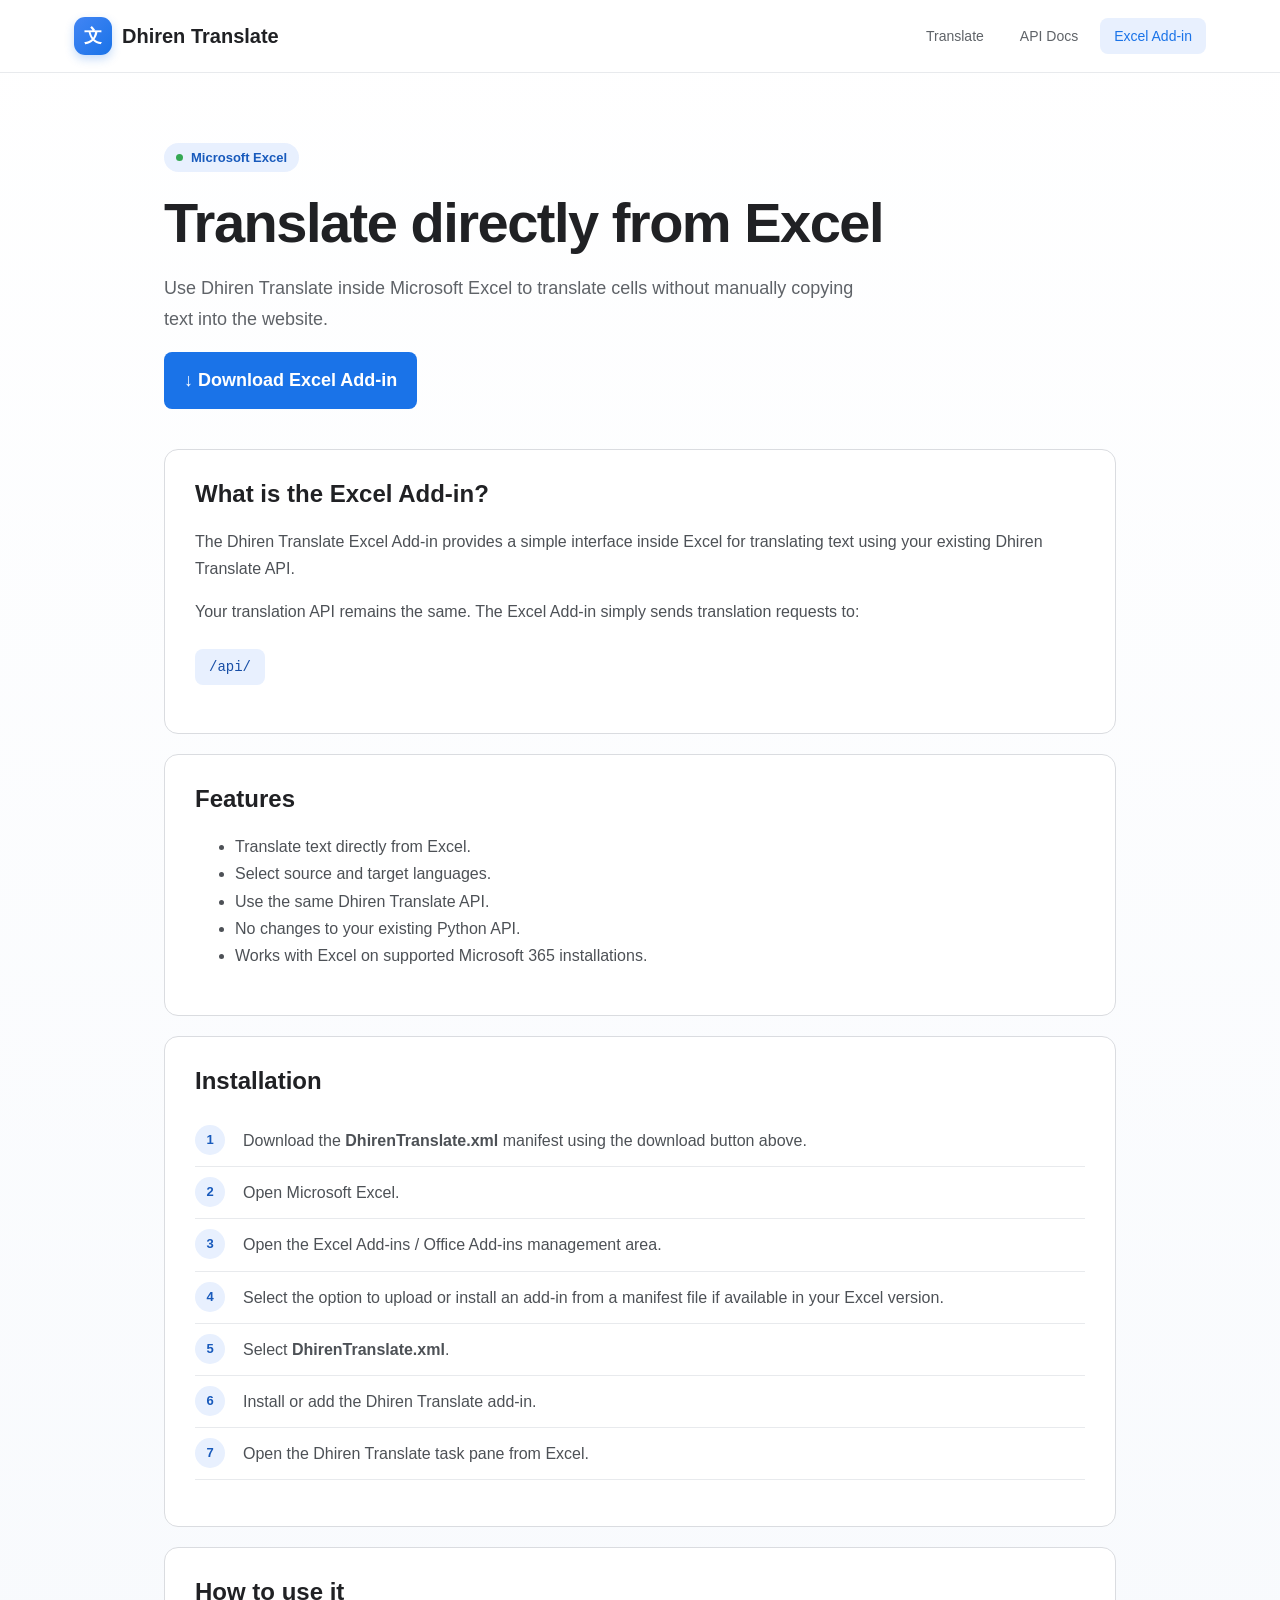
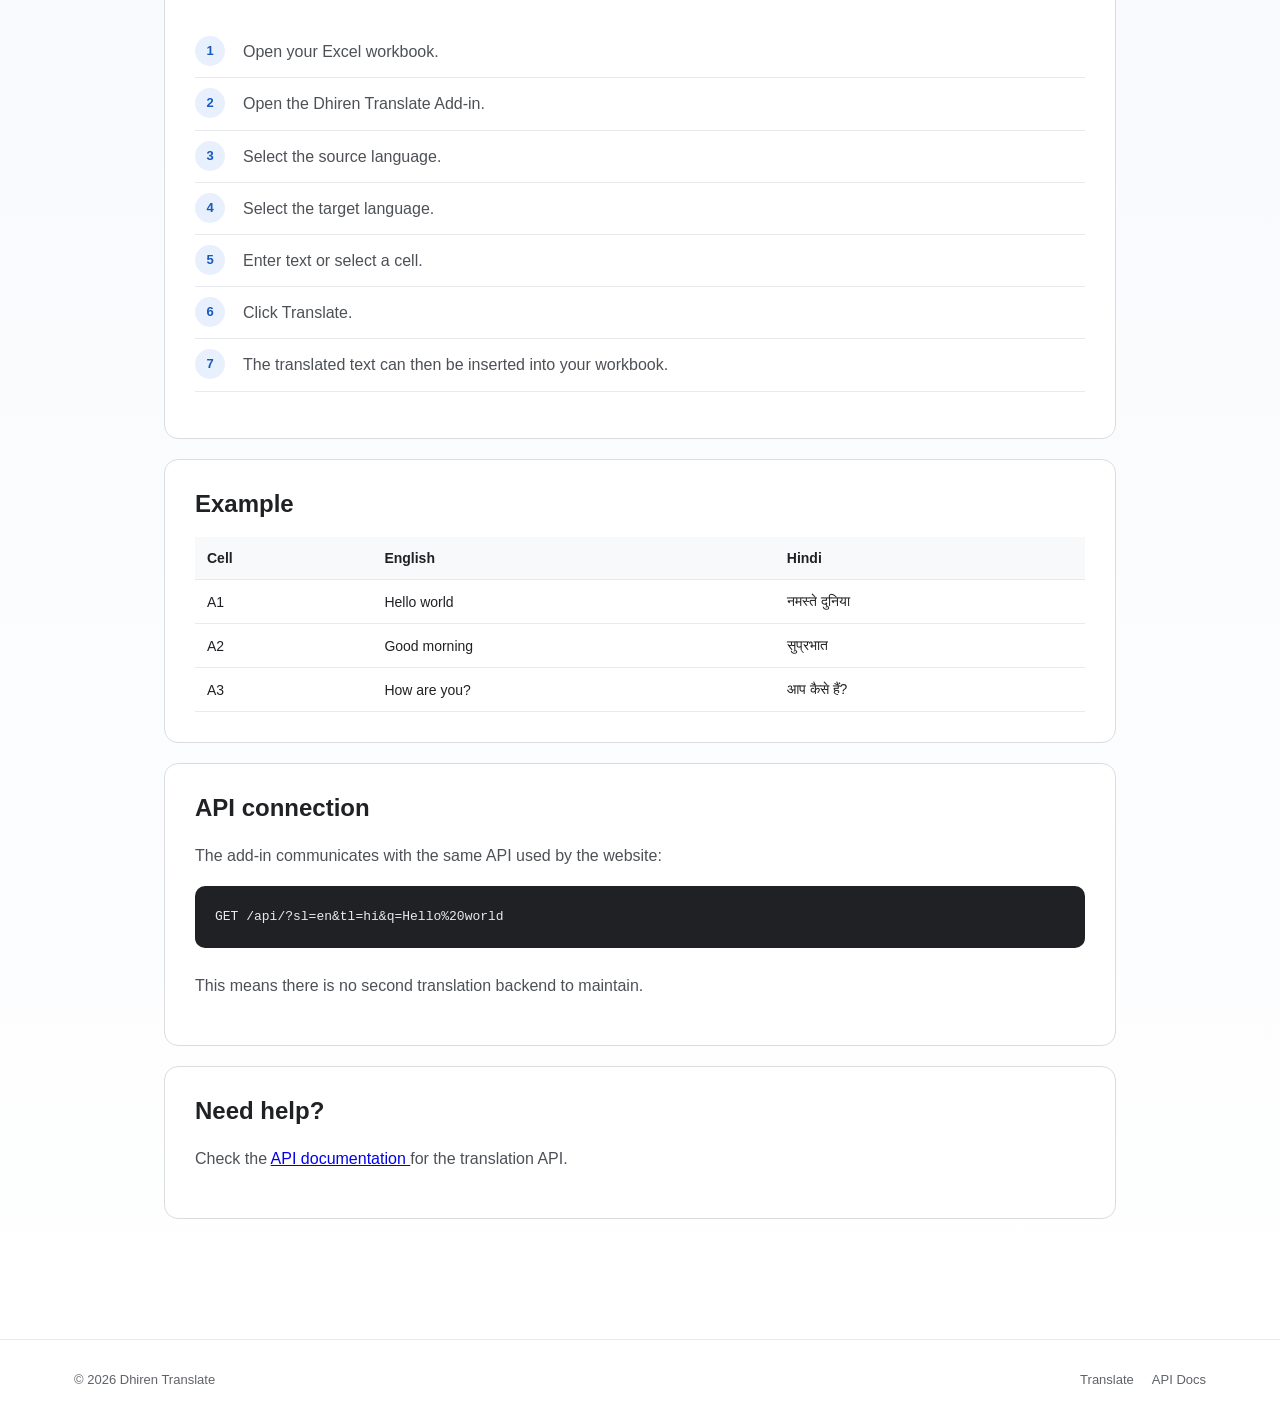
==== excel-addin.html @ e1f81195 "Create excel-addin.html" ====
<!DOCTYPE html>
<html lang="en">

<head>

    <meta charset="UTF-8">

    <meta
        name="viewport"
        content="width=device-width, initial-scale=1.0"
    >

    <title>Excel Add-in - Dhiren Translate</title>

    <meta
        name="description"
        content="Dhiren Translate Excel Add-in."
    >

    <link rel="stylesheet" href="/styles.css">

</head>


<body>

<header class="site-header">

    <div class="header-inner">

        <a href="/" class="brand">

            <span class="brand-icon">文</span>

            <span>Dhiren Translate</span>

        </a>


        <nav class="main-nav">

            <a href="/" class="nav-link">
                Translate
            </a>

            <a href="/api-docs" class="nav-link">
                API Docs
            </a>

            <a
                href="/excel-addin"
                class="nav-link active"
            >
                Excel Add-in
            </a>

        </nav>


        <button
            class="mobile-menu-button"
            id="mobileMenuButton"
            aria-label="Open menu"
        >
            ☰
        </button>

    </div>


    <div
        class="mobile-nav"
        id="mobileNav"
    >

        <a href="/">Translate</a>

        <a href="/api-docs">API Docs</a>

        <a href="/excel-addin">Excel Add-in</a>

    </div>

</header>


<main class="docs-page">

    <section class="docs-header">

        <div class="hero-badge">
            <span></span>
            Microsoft Excel
        </div>

        <h1>
            Translate directly from Excel
        </h1>

        <p>
            Use Dhiren Translate inside Microsoft Excel
            to translate cells without manually copying
            text into the website.
        </p>

        <p>
            <a
                href="/downloads/DhirenTranslate.xml"
                class="download-button"
                download
            >
                ↓ Download Excel Add-in
            </a>
        </p>

    </section>


    <section class="docs-card">

        <h2>What is the Excel Add-in?</h2>

        <p>
            The Dhiren Translate Excel Add-in provides a simple
            interface inside Excel for translating text using
            your existing Dhiren Translate API.
        </p>

        <p>
            Your translation API remains the same. The Excel
            Add-in simply sends translation requests to:
        </p>

        <div class="endpoint">
            /api/
        </div>

    </section>


    <section class="docs-card">

        <h2>Features</h2>

        <ul>

            <li>
                Translate text directly from Excel.
            </li>

            <li>
                Select source and target languages.
            </li>

            <li>
                Use the same Dhiren Translate API.
            </li>

            <li>
                No changes to your existing Python API.
            </li>

            <li>
                Works with Excel on supported Microsoft 365
                installations.
            </li>

        </ul>

    </section>


    <section class="docs-card">

        <h2>Installation</h2>

        <ol class="step-list">

            <li>
                Download the
                <strong>DhirenTranslate.xml</strong>
                manifest using the download button above.
            </li>

            <li>
                Open Microsoft Excel.
            </li>

            <li>
                Open the Excel Add-ins / Office Add-ins
                management area.
            </li>

            <li>
                Select the option to upload or install
                an add-in from a manifest file if available
                in your Excel version.
            </li>

            <li>
                Select
                <strong>DhirenTranslate.xml</strong>.
            </li>

            <li>
                Install or add the Dhiren Translate add-in.
            </li>

            <li>
                Open the Dhiren Translate task pane from
                Excel.
            </li>

        </ol>

    </section>


    <section class="docs-card">

        <h2>How to use it</h2>

        <ol class="step-list">

            <li>
                Open your Excel workbook.
            </li>

            <li>
                Open the Dhiren Translate Add-in.
            </li>

            <li>
                Select the source language.
            </li>

            <li>
                Select the target language.
            </li>

            <li>
                Enter text or select a cell.
            </li>

            <li>
                Click Translate.
            </li>

            <li>
                The translated text can then be inserted
                into your workbook.
            </li>

        </ol>

    </section>


    <section class="docs-card">

        <h2>Example</h2>

        <table class="info-table">

            <thead>

                <tr>
                    <th>Cell</th>
                    <th>English</th>
                    <th>Hindi</th>
                </tr>

            </thead>

            <tbody>

                <tr>
                    <td>A1</td>
                    <td>Hello world</td>
                    <td>नमस्ते दुनिया</td>
                </tr>

                <tr>
                    <td>A2</td>
                    <td>Good morning</td>
                    <td>सुप्रभात</td>
                </tr>

                <tr>
                    <td>A3</td>
                    <td>How are you?</td>
                    <td>आप कैसे हैं?</td>
                </tr>

            </tbody>

        </table>

    </section>


    <section class="docs-card">

        <h2>API connection</h2>

        <p>
            The add-in communicates with the same API used
            by the website:
        </p>

        <div class="code-block">

<pre>GET /api/?sl=en&amp;tl=hi&amp;q=Hello%20world</pre>

        </div>

        <p>
            This means there is no second translation backend
            to maintain.
        </p>

    </section>


    <section class="docs-card">

        <h2>Need help?</h2>

        <p>
            Check the
            <a href="/api-docs">
                API documentation
            </a>
            for the translation API.
        </p>

    </section>

</main>


<footer class="site-footer">

    <div class="footer-inner">

        <div>
            © <span id="year"></span> Dhiren Translate
        </div>

        <div class="footer-links">

            <a href="/">
                Translate
            </a>

            <a href="/api-docs">
                API Docs
            </a>

        </div>

    </div>

</footer>


<script>

document.getElementById("year").textContent =
    new Date().getFullYear();


const button =
    document.getElementById("mobileMenuButton");

const nav =
    document.getElementById("mobileNav");


button.addEventListener(
    "click",
    function () {
        nav.classList.toggle("open");
    }
);

</script>

</body>

</html>
---- styles.css ----
:root {
    --primary: #1a73e8;
    --primary-dark: #1558b0;

    --text: #202124;
    --muted: #5f6368;

    --border: #dadce0;
    --border-light: #e8eaed;

    --background: #f8fafd;
    --white: #ffffff;

    --danger: #d93025;

    --shadow:
        0 2px 6px rgba(60, 64, 67, 0.12),
        0 8px 24px rgba(60, 64, 67, 0.08);
}


* {
    box-sizing: border-box;
}


html {
    scroll-behavior: smooth;
}


body {
    margin: 0;

    font-family:
        Inter,
        -apple-system,
        BlinkMacSystemFont,
        "Segoe UI",
        Roboto,
        Arial,
        sans-serif;

    color: var(--text);

    background:
        linear-gradient(
            180deg,
            #ffffff 0,
            #f8fafd 55%,
            #ffffff 100%
        );

    min-height: 100vh;
}


/* Header */

.site-header {
    position: sticky;
    top: 0;
    z-index: 100;

    background: rgba(255, 255, 255, 0.95);

    backdrop-filter: blur(12px);

    border-bottom:
        1px solid var(--border-light);
}


.header-inner {
    max-width: 1180px;

    height: 72px;

    margin: auto;

    padding: 0 24px;

    display: flex;

    align-items: center;

    justify-content: space-between;
}


.brand {
    display: flex;

    align-items: center;

    gap: 10px;

    color: var(--text);

    text-decoration: none;

    font-size: 20px;

    font-weight: 650;

    white-space: nowrap;
}


.brand-icon {
    width: 38px;
    height: 38px;

    display: flex;

    align-items: center;
    justify-content: center;

    border-radius: 11px;

    color: white;

    background:
        linear-gradient(
            135deg,
            #4285f4,
            #1a73e8
        );

    font-size: 18px;

    box-shadow:
        0 4px 10px rgba(26, 115, 232, 0.25);
}


.main-nav {
    display: flex;

    align-items: center;

    gap: 8px;
}


.nav-link {
    text-decoration: none;

    color: var(--muted);

    padding: 10px 14px;

    border-radius: 8px;

    font-size: 14px;

    font-weight: 500;

    transition:
        background 0.2s,
        color 0.2s;
}


.nav-link:hover {
    background: #f1f3f4;

    color: var(--text);
}


.nav-link.active {
    color: var(--primary);

    background: #e8f0fe;
}


.mobile-menu-button {
    display: none;

    border: 0;

    background: transparent;

    font-size: 24px;

    cursor: pointer;
}


.mobile-nav {
    display: none;
}


/* Main */

.translator-page {
    max-width: 1180px;

    margin: auto;

    padding:
        70px 24px
        100px;
}


/* Hero */

.hero {
    text-align: center;

    max-width: 750px;

    margin:
        0 auto
        44px;
}


.hero-badge {
    display: inline-flex;

    align-items: center;

    gap: 8px;

    padding: 7px 12px;

    border-radius: 30px;

    background: #e8f0fe;

    color: #185abc;

    font-size: 13px;

    font-weight: 600;

    margin-bottom: 18px;
}


.hero-badge span {
    width: 7px;
    height: 7px;

    background: #34a853;

    border-radius: 50%;
}


.hero h1 {
    margin: 0;

    font-size:
        clamp(38px, 6vw, 64px);

    line-height: 1.05;

    letter-spacing: -2px;

    font-weight: 700;
}


.hero h1 span {
    color: var(--primary);
}


.hero p {
    color: var(--muted);

    font-size: 18px;

    line-height: 1.6;

    margin:
        20px auto
        0;

    max-width: 600px;
}


/* Translator */

.translator-card {
    background: var(--white);

    border:
        1px solid var(--border);

    border-radius: 18px;

    box-shadow: var(--shadow);

    overflow: hidden;
}


.language-bar {
    min-height: 68px;

    display: grid;

    grid-template-columns:
        1fr
        64px
        1fr;

    align-items: center;

    border-bottom:
        1px solid var(--border-light);
}


.language-side {
    padding: 0 22px;
}


.target-language-side {
    border-left:
        1px solid var(--border-light);
}


.language-select {
    width: 100%;

    border: 0;

    outline: none;

    background: transparent;

    color: var(--text);

    font-size: 15px;

    font-weight: 600;

    cursor: pointer;

    padding: 12px 0;
}


.swap-button {
    width: 42px;
    height: 42px;

    margin: auto;

    border:
        1px solid var(--border);

    border-radius: 50%;

    background: white;

    color: var(--muted);

    font-size: 23px;

    cursor: pointer;

    transition:
        transform 0.2s,
        background 0.2s,
        color 0.2s;
}


.swap-button:hover {
    background: #f1f3f4;

    color: var(--primary);

    transform: rotate(180deg);
}


/* Translation area */

.translation-area {
    display: grid;

    grid-template-columns: 1fr 1fr;

    min-height: 300px;
}


.translation-box {
    position: relative;

    min-width: 0;
}


.result-box {
    border-left:
        1px solid var(--border-light);

    background: #fbfcff;
}


textarea {
    width: 100%;

    min-height: 300px;

    resize: vertical;

    border: 0;

    outline: none;

    background: transparent;

    padding: 26px;

    font-family: inherit;

    font-size: 22px;

    line-height: 1.55;

    color: var(--text);
}


textarea::placeholder {
    color: #9aa0a6;
}


.translation-result {
    min-height: 300px;

    padding: 26px;

    font-size: 22px;

    line-height: 1.55;

    color: #9aa0a6;

    white-space: pre-wrap;

    word-break: break-word;
}


.translation-result.has-result {
    color: var(--text);
}


/* Box footer */

.box-footer {
    position: absolute;

    left: 0;
    right: 0;
    bottom: 0;

    min-height: 48px;

    padding:
        0 18px;

    display: flex;

    align-items: center;

    justify-content: space-between;

    color: #9aa0a6;

    font-size: 12px;
}


.icon-button {
    width: 38px;
    height: 38px;

    border: 0;

    border-radius: 50%;

    background: transparent;

    color: var(--muted);

    font-size: 20px;

    cursor: pointer;

    transition:
        background 0.2s,
        color 0.2s;
}


.icon-button:hover {
    background: #f1f3f4;

    color: var(--text);
}


/* Action */

.translator-actions {
    display: flex;

    justify-content: flex-end;

    padding: 18px 22px;

    border-top:
        1px solid var(--border-light);
}


.translate-button {
    min-width: 130px;

    min-height: 46px;

    border: 0;

    border-radius: 9px;

    background: var(--primary);

    color: white;

    font-size: 15px;

    font-weight: 600;

    cursor: pointer;

    padding:
        0 20px;

    display: inline-flex;

    align-items: center;

    justify-content: center;

    gap: 10px;

    transition:
        background 0.2s,
        box-shadow 0.2s,
        transform 0.1s;
}


.translate-button:hover {
    background: var(--primary-dark);

    box-shadow:
        0 4px 12px
        rgba(26, 115, 232, 0.3);
}


.translate-button:active {
    transform: scale(0.98);
}


.translate-button:disabled {
    opacity: 0.7;

    cursor: wait;
}


/* Spinner */

.spinner {
    width: 16px;
    height: 16px;

    border:
        2px solid rgba(255, 255, 255, 0.4);

    border-top-color: white;

    border-radius: 50%;

    animation:
        spin 0.7s linear infinite;
}


@keyframes spin {
    to {
        transform: rotate(360deg);
    }
}


.hidden {
    display: none !important;
}


/* Error */

.error-message {
    margin:
        0 22px
        18px;

    padding: 12px 15px;

    border-radius: 8px;

    background: #fce8e6;

    color: var(--danger);

    font-size: 14px;
}


/* Features */

.features {
    display: grid;

    grid-template-columns:
        repeat(3, 1fr);

    gap: 20px;

    margin-top: 30px;
}


.feature-card {
    padding: 28px;

    border:
        1px solid var(--border);

    background: white;

    border-radius: 14px;
}


.feature-icon {
    width: 42px;
    height: 42px;

    display: flex;

    align-items: center;
    justify-content: center;

    border-radius: 10px;

    background: #e8f0fe;

    font-size: 20px;

    margin-bottom: 16px;
}


.feature-card h3 {
    margin:
        0 0 8px;

    font-size: 17px;
}


.feature-card p {
    margin: 0;

    color: var(--muted);

    line-height: 1.6;

    font-size: 14px;
}


/* Documentation pages */

.docs-page {
    max-width: 1000px;

    margin: auto;

    padding:
        70px 24px
        100px;
}


.docs-header {
    margin-bottom: 40px;
}


.docs-header h1 {
    margin: 0 0 12px;

    font-size:
        clamp(36px, 6vw, 56px);

    letter-spacing: -1.5px;
}


.docs-header p {
    color: var(--muted);

    font-size: 18px;

    line-height: 1.7;

    max-width: 720px;
}


.docs-card {
    background: white;

    border:
        1px solid var(--border);

    border-radius: 14px;

    padding: 30px;

    margin-bottom: 20px;
}


.docs-card h2 {
    margin-top: 0;

    font-size: 24px;
}


.docs-card h3 {
    font-size: 18px;

    margin-top: 28px;
}


.docs-card p,
.docs-card li {
    color: #4d5156;

    line-height: 1.7;
}


.docs-card code {
    background: #f1f3f4;

    padding:
        3px 6px;

    border-radius: 4px;

    font-family:
        "SFMono-Regular",
        Consolas,
        monospace;

    font-size: 13px;
}


.code-block {
    position: relative;

    background: #202124;

    color: #e8eaed;

    border-radius: 10px;

    padding: 20px;

    overflow-x: auto;

    margin:
        14px 0
        24px;
}


.code-block pre {
    margin: 0;

    font-family:
        "SFMono-Regular",
        Consolas,
        monospace;

    font-size: 13px;

    line-height: 1.7;

    white-space: pre-wrap;
}


.endpoint {
    display: inline-block;

    padding:
        10px 14px;

    border-radius: 8px;

    background: #e8f0fe;

    color: #174ea6;

    font-family:
        monospace;

    font-size: 14px;

    margin:
        8px 0
        18px;
}


.info-table {
    width: 100%;

    border-collapse: collapse;

    margin-top: 15px;
}


.info-table th,
.info-table td {
    padding:
        13px 12px;

    border-bottom:
        1px solid var(--border-light);

    text-align: left;

    font-size: 14px;
}


.info-table th {
    color: var(--text);

    background: #f8f9fa;
}


.download-button {
    display: inline-flex;

    align-items: center;

    justify-content: center;

    gap: 8px;

    padding:
        13px 20px;

    background: var(--primary);

    color: white;

    border-radius: 8px;

    text-decoration: none;

    font-weight: 600;

    transition:
        background 0.2s;
}


.download-button:hover {
    background: var(--primary-dark);
}


.step-list {
    counter-reset: steps;

    list-style: none;

    padding: 0;
}


.step-list li {
    position: relative;

    counter-increment: steps;

    padding:
        12px 0
        12px 48px;

    border-bottom:
        1px solid var(--border-light);
}


.step-list li::before {
    content: counter(steps);

    position: absolute;

    left: 0;
    top: 10px;

    width: 30px;
    height: 30px;

    display: flex;

    align-items: center;
    justify-content: center;

    background: #e8f0fe;

    color: #185abc;

    border-radius: 50%;

    font-weight: 700;

    font-size: 13px;
}


/* Footer */

.site-footer {
    border-top:
        1px solid var(--border-light);

    background: white;
}


.footer-inner {
    max-width: 1180px;

    min-height: 80px;

    margin: auto;

    padding:
        20px 24px;

    display: flex;

    align-items: center;

    justify-content: space-between;

    color: var(--muted);

    font-size: 13px;
}


.footer-links {
    display: flex;

    gap: 18px;
}


.footer-links a {
    color: var(--muted);

    text-decoration: none;
}


.footer-links a:hover {
    color: var(--primary);
}


/* Responsive */

@media (max-width: 800px) {

    .main-nav {
        display: none;
    }


    .mobile-menu-button {
        display: block;
    }


    .mobile-nav {
        padding:
            10px 24px
            20px;

        border-top:
            1px solid var(--border-light);
    }


    .mobile-nav.open {
        display: flex;

        flex-direction: column;

        gap: 4px;
    }


    .mobile-nav a {
        text-decoration: none;

        color: var(--text);

        padding: 12px;

        border-radius: 8px;
    }


    .mobile-nav a:hover {
        background: #f1f3f4;
    }


    .translator-page {
        padding-top: 45px;
    }


    .translation-area {
        grid-template-columns: 1fr;
    }


    .result-box {
        border-left: 0;

        border-top:
            1px solid var(--border-light);
    }


    .features {
        grid-template-columns: 1fr;
    }

}


@media (max-width: 560px) {

    .header-inner {
        height: 64px;

        padding:
            0 16px;
    }


    .brand {
        font-size: 17px;
    }


    .brand-icon {
        width: 34px;
        height: 34px;
    }


    .translator-page {
        padding:
            35px 14px
            70px;
    }


    .hero h1 {
        font-size: 38px;

        letter-spacing: -1px;
    }


    .hero p {
        font-size: 16px;
    }


    .language-bar {
        grid-template-columns:
            1fr
            48px
            1fr;
    }


    .language-side {
        padding:
            0 12px;
    }


    .language-select {
        font-size: 13px;
    }


    .swap-button {
        width: 36px;
        height: 36px;

        font-size: 19px;
    }


    textarea,
    .translation-result {
        padding: 20px;

        font-size: 18px;
    }


    textarea,
    .translation-result {
        min-height: 240px;
    }


    .translator-actions {
        padding: 14px;
    }


    .translate-button {
        width: 100%;
    }


    .docs-page {
        padding:
            40px 14px
            70px;
    }


    .docs-card {
        padding: 20px;
    }


    .footer-inner {
        flex-direction: column;

        gap: 12px;

        justify-content: center;
    }

}
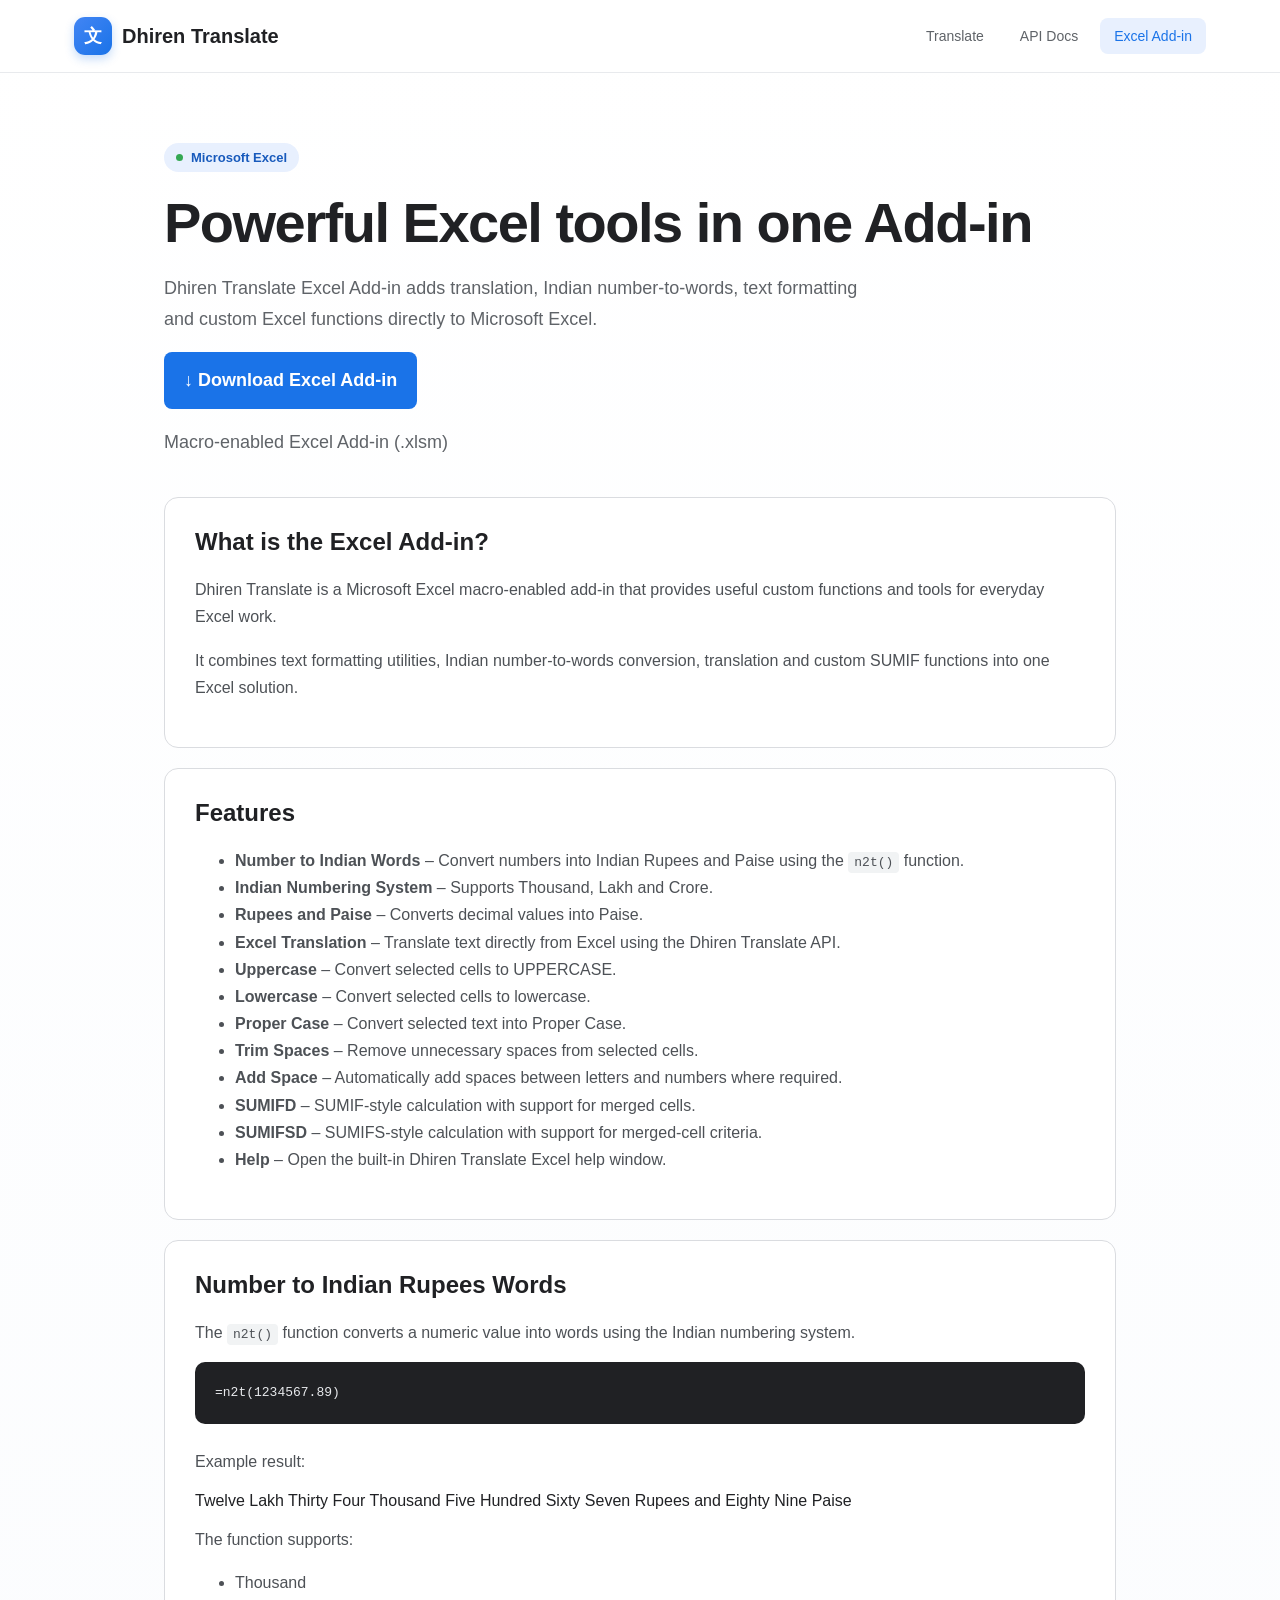
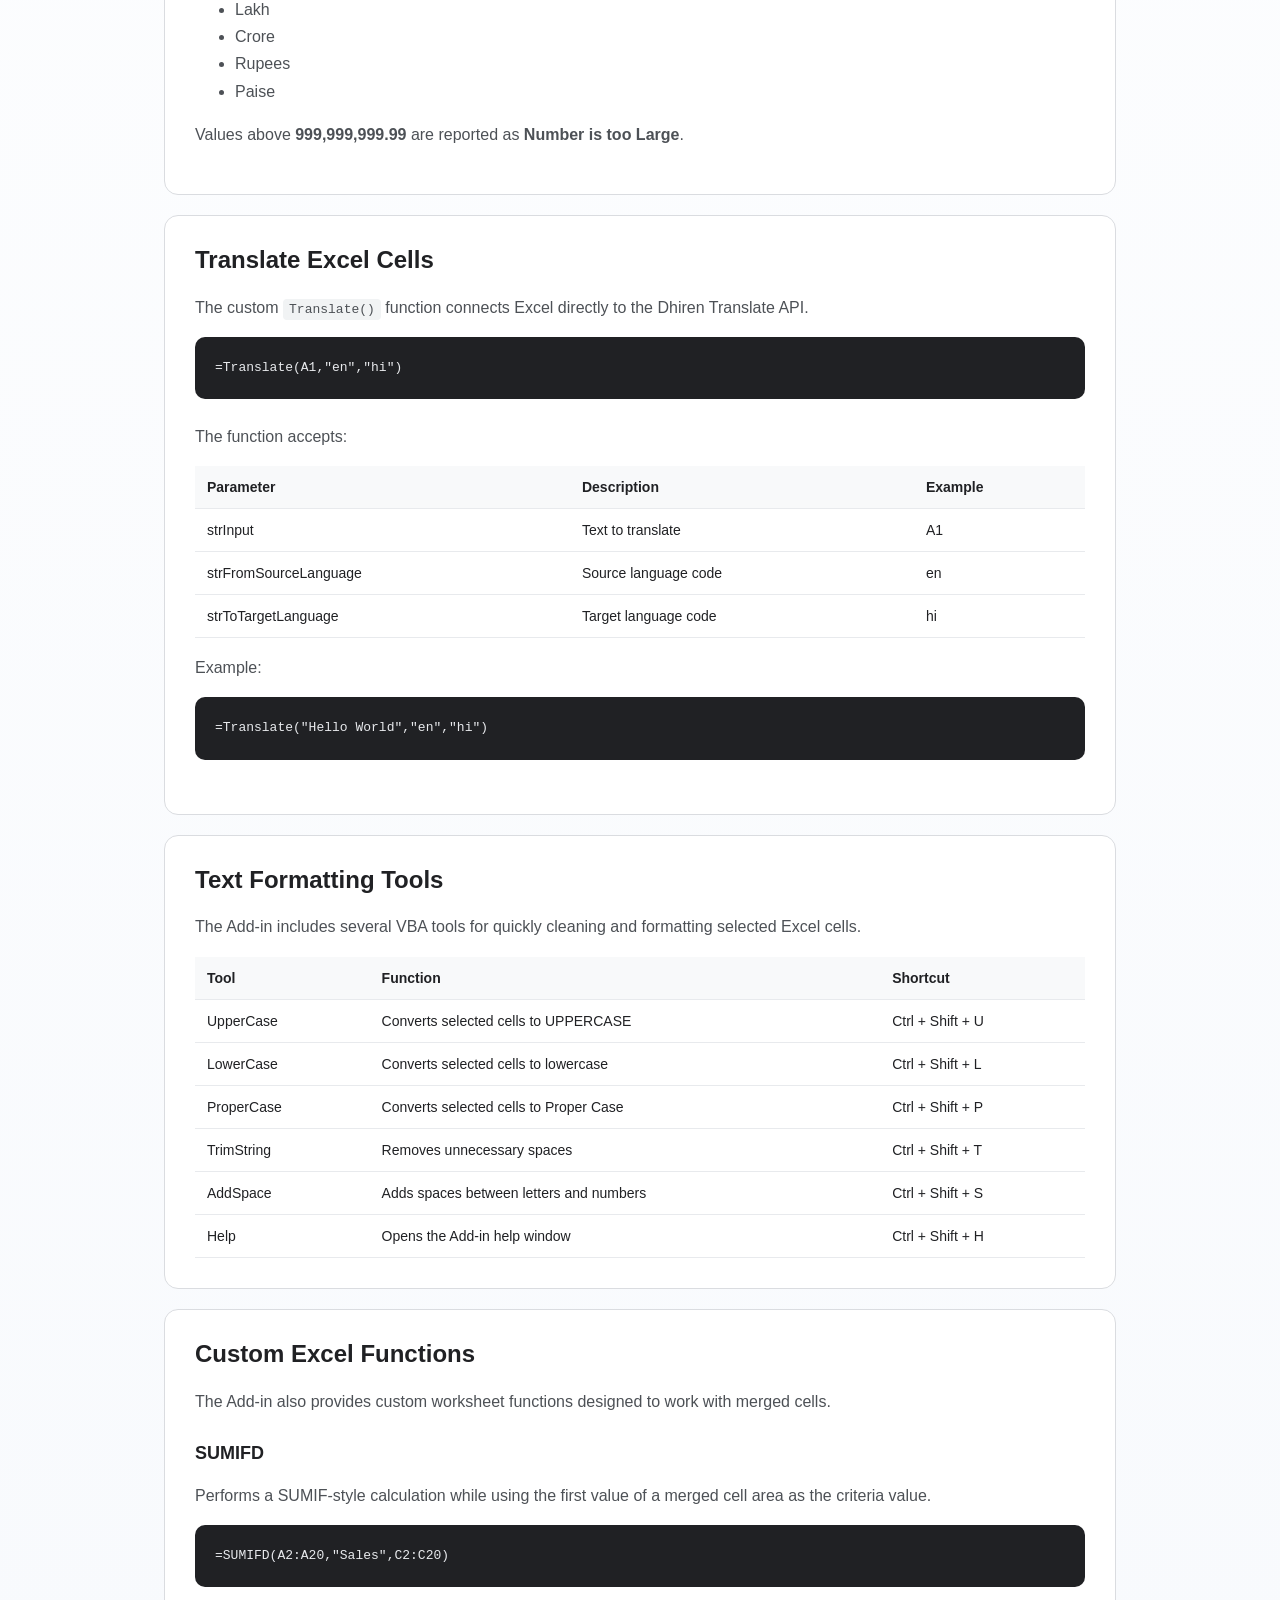
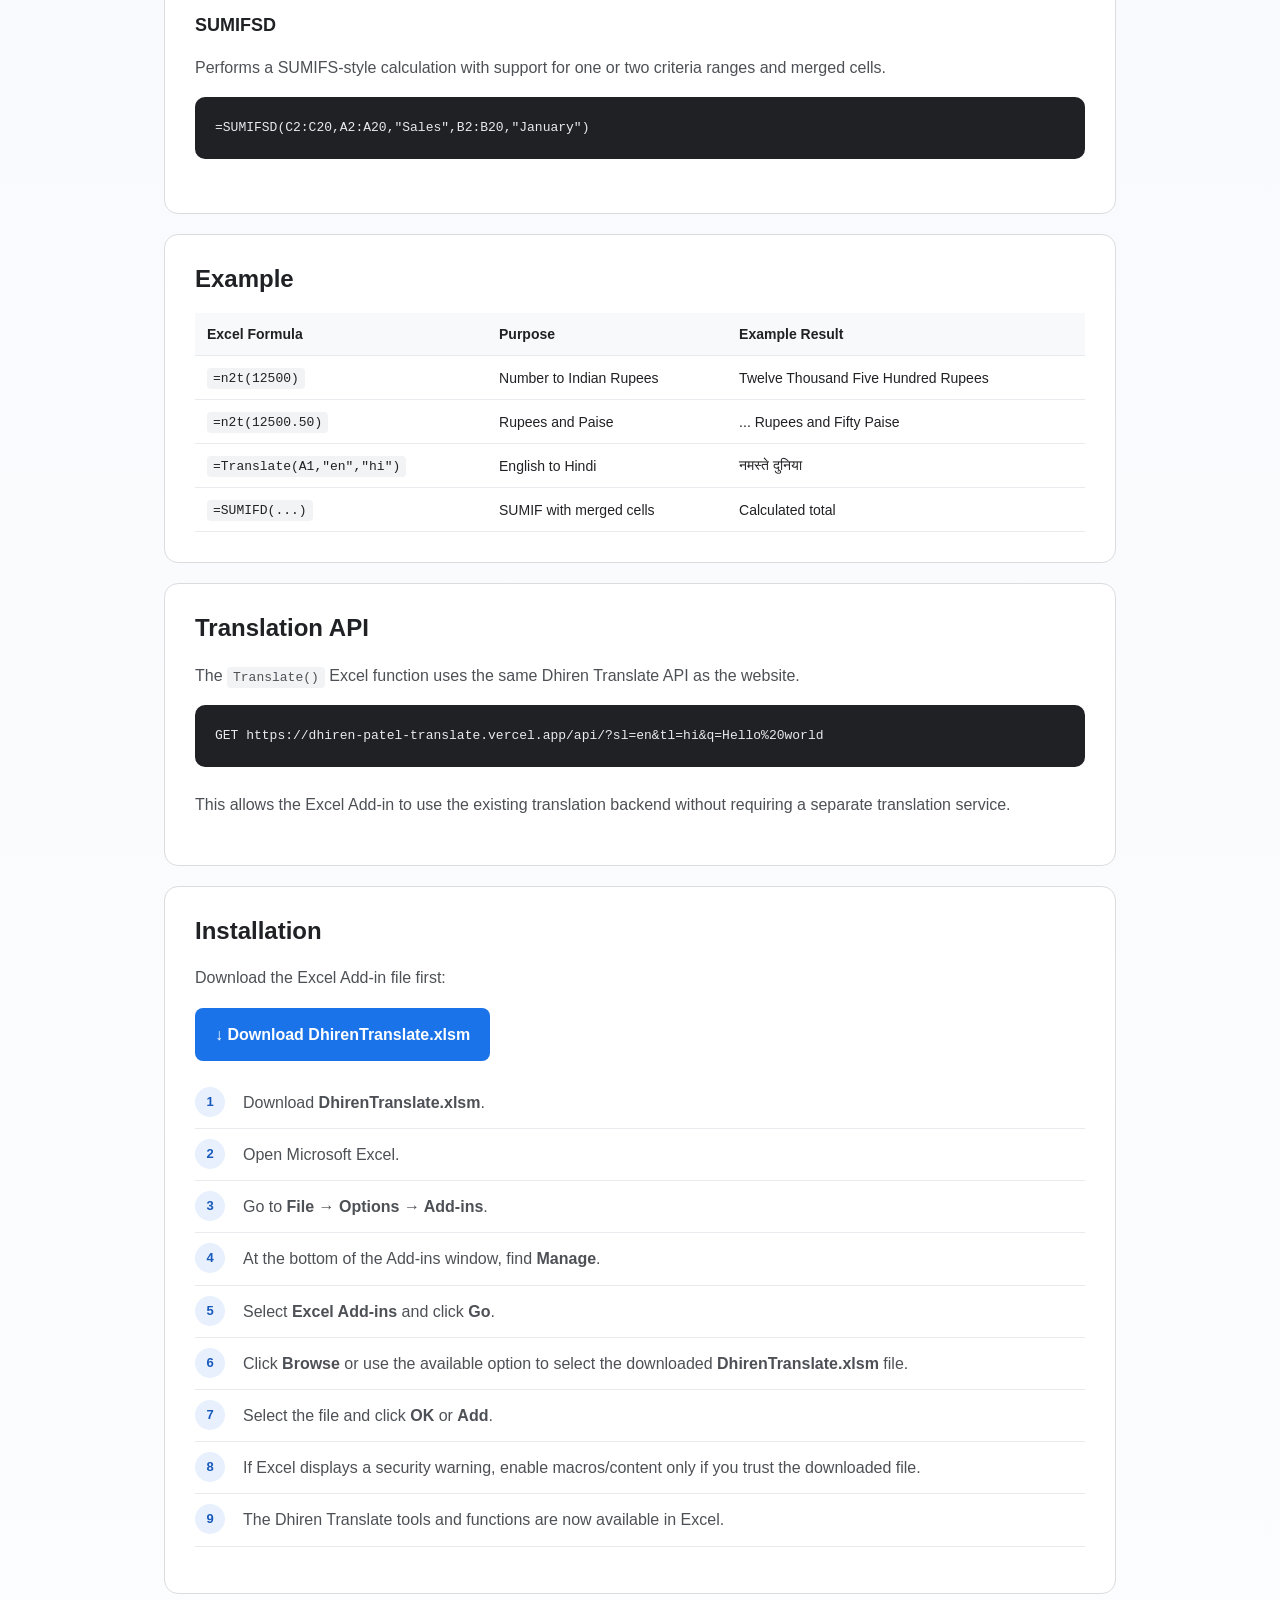
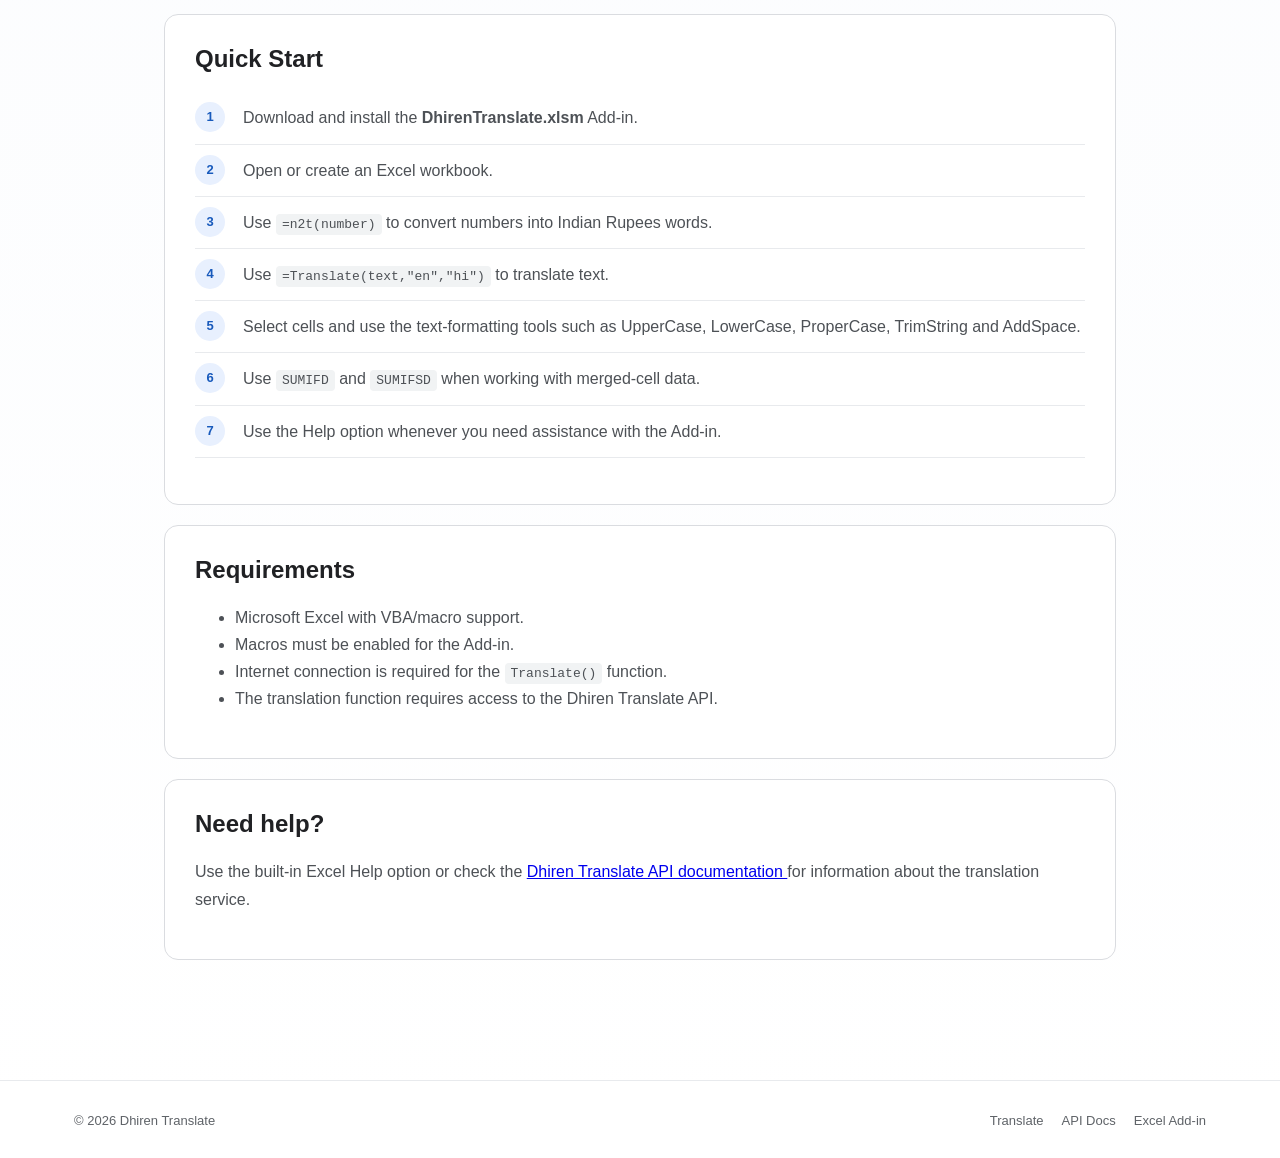
==== commit 63a6bb2b: "Update excel-addin.html" ====
--- a/excel-addin.html
+++ b/excel-addin.html
@@ -14,7 +14,7 @@
 
     <meta
         name="description"
-        content="Dhiren Translate Excel Add-in."
+        content="Dhiren Translate Excel Add-in with translation, Indian number-to-words, text formatting and custom Excel functions."
     >
 
     <link rel="stylesheet" href="/styles.css">
@@ -50,6 +50,7 @@
             <a
                 href="/excel-addin"
                 class="nav-link active"
+                aria-current="page"
             >
                 Excel Add-in
             </a>
@@ -61,6 +62,8 @@
             class="mobile-menu-button"
             id="mobileMenuButton"
             aria-label="Open menu"
+            aria-expanded="false"
+            aria-controls="mobileNav"
         >
             ☰
         </button>
@@ -86,6 +89,8 @@
 
 <main class="docs-page">
 
+    <!-- HERO -->
+
     <section class="docs-header">
 
         <div class="hero-badge">
@@ -94,18 +99,18 @@
         </div>
 
         <h1>
-            Translate directly from Excel
+            Powerful Excel tools in one Add-in
         </h1>
 
         <p>
-            Use Dhiren Translate inside Microsoft Excel
-            to translate cells without manually copying
-            text into the website.
+            Dhiren Translate Excel Add-in adds translation,
+            Indian number-to-words, text formatting and
+            custom Excel functions directly to Microsoft Excel.
         </p>
 
         <p>
             <a
-                href="/downloads/DhirenTranslate.xml"
+                href="/downloads/DhirenTranslate.xlsm"
                 class="download-button"
                 download
             >
@@ -113,30 +118,37 @@
             </a>
         </p>
 
-    </section>
-
+        <p class="small-text">
+            Macro-enabled Excel Add-in (.xlsm)
+        </p>
+
+    </section>
+
+
+    <!-- WHAT IS IT -->
 
     <section class="docs-card">
 
         <h2>What is the Excel Add-in?</h2>
 
         <p>
-            The Dhiren Translate Excel Add-in provides a simple
-            interface inside Excel for translating text using
-            your existing Dhiren Translate API.
-        </p>
-
-        <p>
-            Your translation API remains the same. The Excel
-            Add-in simply sends translation requests to:
-        </p>
-
-        <div class="endpoint">
-            /api/
-        </div>
-
-    </section>
-
+            Dhiren Translate is a Microsoft Excel
+            macro-enabled add-in that provides useful
+            custom functions and tools for everyday
+            Excel work.
+        </p>
+
+        <p>
+            It combines text formatting utilities,
+            Indian number-to-words conversion,
+            translation and custom SUMIF functions
+            into one Excel solution.
+        </p>
+
+    </section>
+
+
+    <!-- FEATURES -->
 
     <section class="docs-card">
 
@@ -145,24 +157,69 @@
         <ul>
 
             <li>
-                Translate text directly from Excel.
-            </li>
-
-            <li>
-                Select source and target languages.
-            </li>
-
-            <li>
-                Use the same Dhiren Translate API.
-            </li>
-
-            <li>
-                No changes to your existing Python API.
-            </li>
-
-            <li>
-                Works with Excel on supported Microsoft 365
-                installations.
+                <strong>Number to Indian Words</strong>
+                – Convert numbers into Indian Rupees and
+                Paise using the <code>n2t()</code> function.
+            </li>
+
+            <li>
+                <strong>Indian Numbering System</strong>
+                – Supports Thousand, Lakh and Crore.
+            </li>
+
+            <li>
+                <strong>Rupees and Paise</strong>
+                – Converts decimal values into Paise.
+            </li>
+
+            <li>
+                <strong>Excel Translation</strong>
+                – Translate text directly from Excel using
+                the Dhiren Translate API.
+            </li>
+
+            <li>
+                <strong>Uppercase</strong>
+                – Convert selected cells to UPPERCASE.
+            </li>
+
+            <li>
+                <strong>Lowercase</strong>
+                – Convert selected cells to lowercase.
+            </li>
+
+            <li>
+                <strong>Proper Case</strong>
+                – Convert selected text into Proper Case.
+            </li>
+
+            <li>
+                <strong>Trim Spaces</strong>
+                – Remove unnecessary spaces from selected cells.
+            </li>
+
+            <li>
+                <strong>Add Space</strong>
+                – Automatically add spaces between
+                letters and numbers where required.
+            </li>
+
+            <li>
+                <strong>SUMIFD</strong>
+                – SUMIF-style calculation with support
+                for merged cells.
+            </li>
+
+            <li>
+                <strong>SUMIFSD</strong>
+                – SUMIFS-style calculation with support
+                for merged-cell criteria.
+            </li>
+
+            <li>
+                <strong>Help</strong>
+                – Open the built-in Dhiren Translate
+                Excel help window.
             </li>
 
         </ul>
@@ -170,16 +227,339 @@
     </section>
 
 
+    <!-- NUMBER TO WORDS -->
+
+    <section class="docs-card">
+
+        <h2>Number to Indian Rupees Words</h2>
+
+        <p>
+            The <code>n2t()</code> function converts a numeric
+            value into words using the Indian numbering system.
+        </p>
+
+        <div class="code-block">
+
+<pre>=n2t(1234567.89)</pre>
+
+        </div>
+
+        <p>
+            Example result:
+        </p>
+
+        <div class="example-result">
+            Twelve Lakh Thirty Four Thousand Five Hundred
+            Sixty Seven Rupees and Eighty Nine Paise
+        </div>
+
+        <p>
+            The function supports:
+        </p>
+
+        <ul>
+
+            <li>Thousand</li>
+            <li>Lakh</li>
+            <li>Crore</li>
+            <li>Rupees</li>
+            <li>Paise</li>
+
+        </ul>
+
+        <p>
+            Values above
+            <strong>999,999,999.99</strong>
+            are reported as
+            <strong>Number is too Large</strong>.
+        </p>
+
+    </section>
+
+
+    <!-- TRANSLATION -->
+
+    <section class="docs-card">
+
+        <h2>Translate Excel Cells</h2>
+
+        <p>
+            The custom <code>Translate()</code> function
+            connects Excel directly to the Dhiren Translate
+            API.
+        </p>
+
+        <div class="code-block">
+
+<pre>=Translate(A1,"en","hi")</pre>
+
+        </div>
+
+        <p>
+            The function accepts:
+        </p>
+
+        <table class="info-table">
+
+            <thead>
+
+                <tr>
+                    <th>Parameter</th>
+                    <th>Description</th>
+                    <th>Example</th>
+                </tr>
+
+            </thead>
+
+            <tbody>
+
+                <tr>
+                    <td>strInput</td>
+                    <td>Text to translate</td>
+                    <td>A1</td>
+                </tr>
+
+                <tr>
+                    <td>strFromSourceLanguage</td>
+                    <td>Source language code</td>
+                    <td>en</td>
+                </tr>
+
+                <tr>
+                    <td>strToTargetLanguage</td>
+                    <td>Target language code</td>
+                    <td>hi</td>
+                </tr>
+
+            </tbody>
+
+        </table>
+
+        <p>
+            Example:
+        </p>
+
+        <div class="code-block">
+
+<pre>=Translate("Hello World","en","hi")</pre>
+
+        </div>
+
+    </section>
+
+
+    <!-- TEXT TOOLS -->
+
+    <section class="docs-card">
+
+        <h2>Text Formatting Tools</h2>
+
+        <p>
+            The Add-in includes several VBA tools for quickly
+            cleaning and formatting selected Excel cells.
+        </p>
+
+        <table class="info-table">
+
+            <thead>
+
+                <tr>
+                    <th>Tool</th>
+                    <th>Function</th>
+                    <th>Shortcut</th>
+                </tr>
+
+            </thead>
+
+            <tbody>
+
+                <tr>
+                    <td>UpperCase</td>
+                    <td>Converts selected cells to UPPERCASE</td>
+                    <td>Ctrl + Shift + U</td>
+                </tr>
+
+                <tr>
+                    <td>LowerCase</td>
+                    <td>Converts selected cells to lowercase</td>
+                    <td>Ctrl + Shift + L</td>
+                </tr>
+
+                <tr>
+                    <td>ProperCase</td>
+                    <td>Converts selected cells to Proper Case</td>
+                    <td>Ctrl + Shift + P</td>
+                </tr>
+
+                <tr>
+                    <td>TrimString</td>
+                    <td>Removes unnecessary spaces</td>
+                    <td>Ctrl + Shift + T</td>
+                </tr>
+
+                <tr>
+                    <td>AddSpace</td>
+                    <td>Adds spaces between letters and numbers</td>
+                    <td>Ctrl + Shift + S</td>
+                </tr>
+
+                <tr>
+                    <td>Help</td>
+                    <td>Opens the Add-in help window</td>
+                    <td>Ctrl + Shift + H</td>
+                </tr>
+
+            </tbody>
+
+        </table>
+
+    </section>
+
+
+    <!-- CUSTOM FUNCTIONS -->
+
+    <section class="docs-card">
+
+        <h2>Custom Excel Functions</h2>
+
+        <p>
+            The Add-in also provides custom worksheet functions
+            designed to work with merged cells.
+        </p>
+
+        <h3>SUMIFD</h3>
+
+        <p>
+            Performs a SUMIF-style calculation while using
+            the first value of a merged cell area as the
+            criteria value.
+        </p>
+
+        <div class="code-block">
+
+<pre>=SUMIFD(A2:A20,"Sales",C2:C20)</pre>
+
+        </div>
+
+
+        <h3>SUMIFSD</h3>
+
+        <p>
+            Performs a SUMIFS-style calculation with support
+            for one or two criteria ranges and merged cells.
+        </p>
+
+        <div class="code-block">
+
+<pre>=SUMIFSD(C2:C20,A2:A20,"Sales",B2:B20,"January")</pre>
+
+        </div>
+
+    </section>
+
+
+    <!-- EXAMPLE -->
+
+    <section class="docs-card">
+
+        <h2>Example</h2>
+
+        <table class="info-table">
+
+            <thead>
+
+                <tr>
+                    <th>Excel Formula</th>
+                    <th>Purpose</th>
+                    <th>Example Result</th>
+                </tr>
+
+            </thead>
+
+            <tbody>
+
+                <tr>
+                    <td><code>=n2t(12500)</code></td>
+                    <td>Number to Indian Rupees</td>
+                    <td>Twelve Thousand Five Hundred Rupees</td>
+                </tr>
+
+                <tr>
+                    <td><code>=n2t(12500.50)</code></td>
+                    <td>Rupees and Paise</td>
+                    <td>... Rupees and Fifty Paise</td>
+                </tr>
+
+                <tr>
+                    <td><code>=Translate(A1,"en","hi")</code></td>
+                    <td>English to Hindi</td>
+                    <td>नमस्ते दुनिया</td>
+                </tr>
+
+                <tr>
+                    <td><code>=SUMIFD(...)</code></td>
+                    <td>SUMIF with merged cells</td>
+                    <td>Calculated total</td>
+                </tr>
+
+            </tbody>
+
+        </table>
+
+    </section>
+
+
+    <!-- API -->
+
+    <section class="docs-card">
+
+        <h2>Translation API</h2>
+
+        <p>
+            The <code>Translate()</code> Excel function uses
+            the same Dhiren Translate API as the website.
+        </p>
+
+        <div class="code-block">
+
+<pre>GET https://dhiren-patel-translate.vercel.app/api/?sl=en&amp;tl=hi&amp;q=Hello%20world</pre>
+
+        </div>
+
+        <p>
+            This allows the Excel Add-in to use the existing
+            translation backend without requiring a separate
+            translation service.
+        </p>
+
+    </section>
+
+
+    <!-- INSTALLATION -->
+
     <section class="docs-card">
 
         <h2>Installation</h2>
 
+        <p>
+            Download the Excel Add-in file first:
+        </p>
+
+        <p>
+            <a
+                href="/downloads/DhirenTranslate.xlsm"
+                class="download-button"
+                download
+            >
+                ↓ Download DhirenTranslate.xlsm
+            </a>
+        </p>
+
         <ol class="step-list">
 
             <li>
-                Download the
-                <strong>DhirenTranslate.xml</strong>
-                manifest using the download button above.
+                Download
+                <strong>DhirenTranslate.xlsm</strong>.
             </li>
 
             <li>
@@ -187,28 +567,47 @@
             </li>
 
             <li>
-                Open the Excel Add-ins / Office Add-ins
-                management area.
-            </li>
-
-            <li>
-                Select the option to upload or install
-                an add-in from a manifest file if available
-                in your Excel version.
+                Go to
+                <strong>File → Options → Add-ins</strong>.
+            </li>
+
+            <li>
+                At the bottom of the Add-ins window,
+                find <strong>Manage</strong>.
             </li>
 
             <li>
                 Select
-                <strong>DhirenTranslate.xml</strong>.
-            </li>
-
-            <li>
-                Install or add the Dhiren Translate add-in.
-            </li>
-
-            <li>
-                Open the Dhiren Translate task pane from
-                Excel.
+                <strong>Excel Add-ins</strong>
+                and click
+                <strong>Go</strong>.
+            </li>
+
+            <li>
+                Click
+                <strong>Browse</strong>
+                or use the available option to select
+                the downloaded
+                <strong>DhirenTranslate.xlsm</strong>
+                file.
+            </li>
+
+            <li>
+                Select the file and click
+                <strong>OK</strong>
+                or
+                <strong>Add</strong>.
+            </li>
+
+            <li>
+                If Excel displays a security warning,
+                enable macros/content only if you trust
+                the downloaded file.
+            </li>
+
+            <li>
+                The Dhiren Translate tools and functions
+                are now available in Excel.
             </li>
 
         </ol>
@@ -216,39 +615,50 @@
     </section>
 
 
-    <section class="docs-card">
-
-        <h2>How to use it</h2>
+    <!-- HOW TO USE -->
+
+    <section class="docs-card">
+
+        <h2>Quick Start</h2>
 
         <ol class="step-list">
 
             <li>
-                Open your Excel workbook.
-            </li>
-
-            <li>
-                Open the Dhiren Translate Add-in.
-            </li>
-
-            <li>
-                Select the source language.
-            </li>
-
-            <li>
-                Select the target language.
-            </li>
-
-            <li>
-                Enter text or select a cell.
-            </li>
-
-            <li>
-                Click Translate.
-            </li>
-
-            <li>
-                The translated text can then be inserted
-                into your workbook.
+                Download and install the
+                <strong>DhirenTranslate.xlsm</strong>
+                Add-in.
+            </li>
+
+            <li>
+                Open or create an Excel workbook.
+            </li>
+
+            <li>
+                Use <code>=n2t(number)</code> to convert
+                numbers into Indian Rupees words.
+            </li>
+
+            <li>
+                Use
+                <code>=Translate(text,"en","hi")</code>
+                to translate text.
+            </li>
+
+            <li>
+                Select cells and use the text-formatting
+                tools such as UpperCase, LowerCase,
+                ProperCase, TrimString and AddSpace.
+            </li>
+
+            <li>
+                Use <code>SUMIFD</code> and
+                <code>SUMIFSD</code> when working with
+                merged-cell data.
+            </li>
+
+            <li>
+                Use the Help option whenever you need
+                assistance with the Add-in.
             </li>
 
         </ol>
@@ -256,82 +666,49 @@
     </section>
 
 
-    <section class="docs-card">
-
-        <h2>Example</h2>
-
-        <table class="info-table">
-
-            <thead>
-
-                <tr>
-                    <th>Cell</th>
-                    <th>English</th>
-                    <th>Hindi</th>
-                </tr>
-
-            </thead>
-
-            <tbody>
-
-                <tr>
-                    <td>A1</td>
-                    <td>Hello world</td>
-                    <td>नमस्ते दुनिया</td>
-                </tr>
-
-                <tr>
-                    <td>A2</td>
-                    <td>Good morning</td>
-                    <td>सुप्रभात</td>
-                </tr>
-
-                <tr>
-                    <td>A3</td>
-                    <td>How are you?</td>
-                    <td>आप कैसे हैं?</td>
-                </tr>
-
-            </tbody>
-
-        </table>
-
-    </section>
-
-
-    <section class="docs-card">
-
-        <h2>API connection</h2>
-
-        <p>
-            The add-in communicates with the same API used
-            by the website:
-        </p>
-
-        <div class="code-block">
-
-<pre>GET /api/?sl=en&amp;tl=hi&amp;q=Hello%20world</pre>
-
-        </div>
-
-        <p>
-            This means there is no second translation backend
-            to maintain.
-        </p>
-
-    </section>
-
+    <!-- REQUIREMENTS -->
+
+    <section class="docs-card">
+
+        <h2>Requirements</h2>
+
+        <ul>
+
+            <li>
+                Microsoft Excel with VBA/macro support.
+            </li>
+
+            <li>
+                Macros must be enabled for the Add-in.
+            </li>
+
+            <li>
+                Internet connection is required for the
+                <code>Translate()</code> function.
+            </li>
+
+            <li>
+                The translation function requires access
+                to the Dhiren Translate API.
+            </li>
+
+        </ul>
+
+    </section>
+
+
+    <!-- HELP -->
 
     <section class="docs-card">
 
         <h2>Need help?</h2>
 
         <p>
-            Check the
+            Use the built-in Excel Help option or check the
             <a href="/api-docs">
-                API documentation
-            </a>
-            for the translation API.
+                Dhiren Translate API documentation
+            </a>
+            for information about the translation service.
         </p>
 
     </section>
@@ -355,6 +732,10 @@
 
             <a href="/api-docs">
                 API Docs
+            </a>
+
+            <a href="/excel-addin">
+                Excel Add-in
             </a>
 
         </div>
@@ -380,7 +761,15 @@
 button.addEventListener(
     "click",
     function () {
-        nav.classList.toggle("open");
+
+        const isOpen =
+            nav.classList.toggle("open");
+
+        button.setAttribute(
+            "aria-expanded",
+            isOpen ? "true" : "false"
+        );
+
     }
 );
 
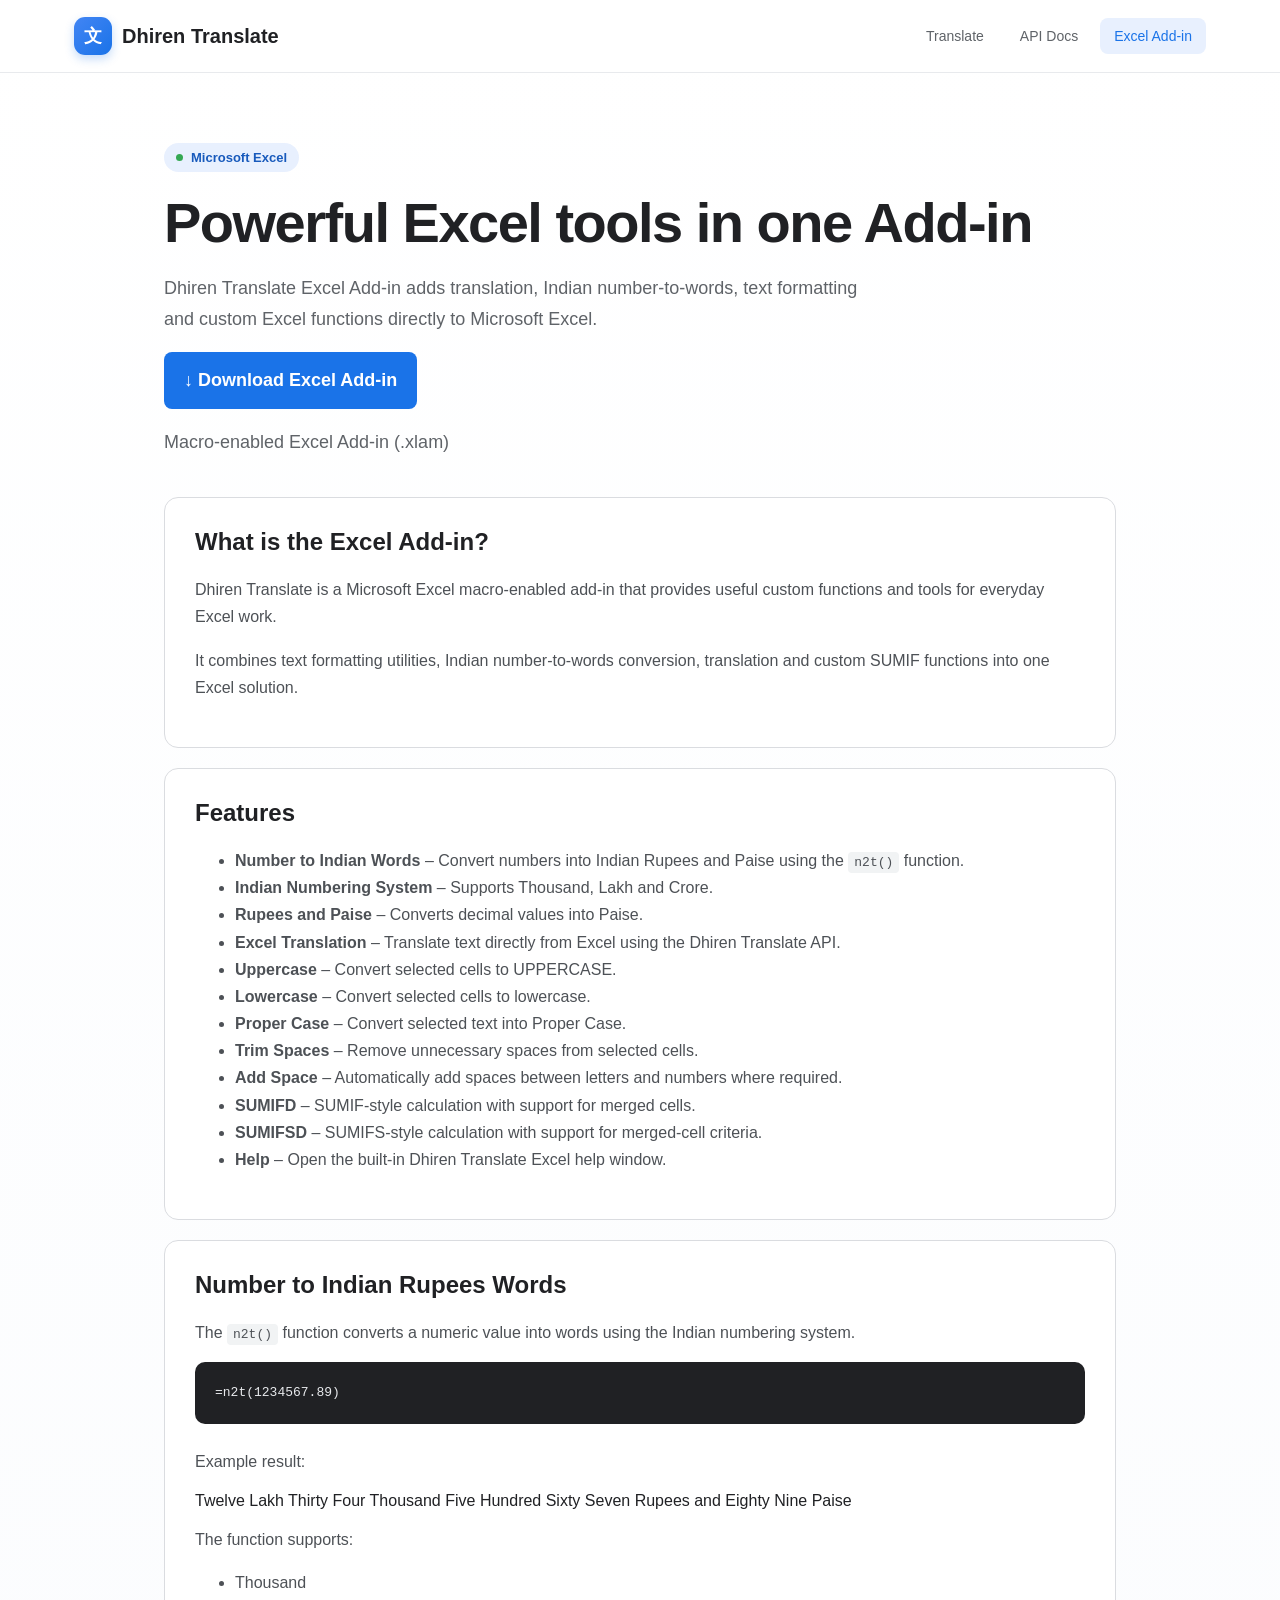
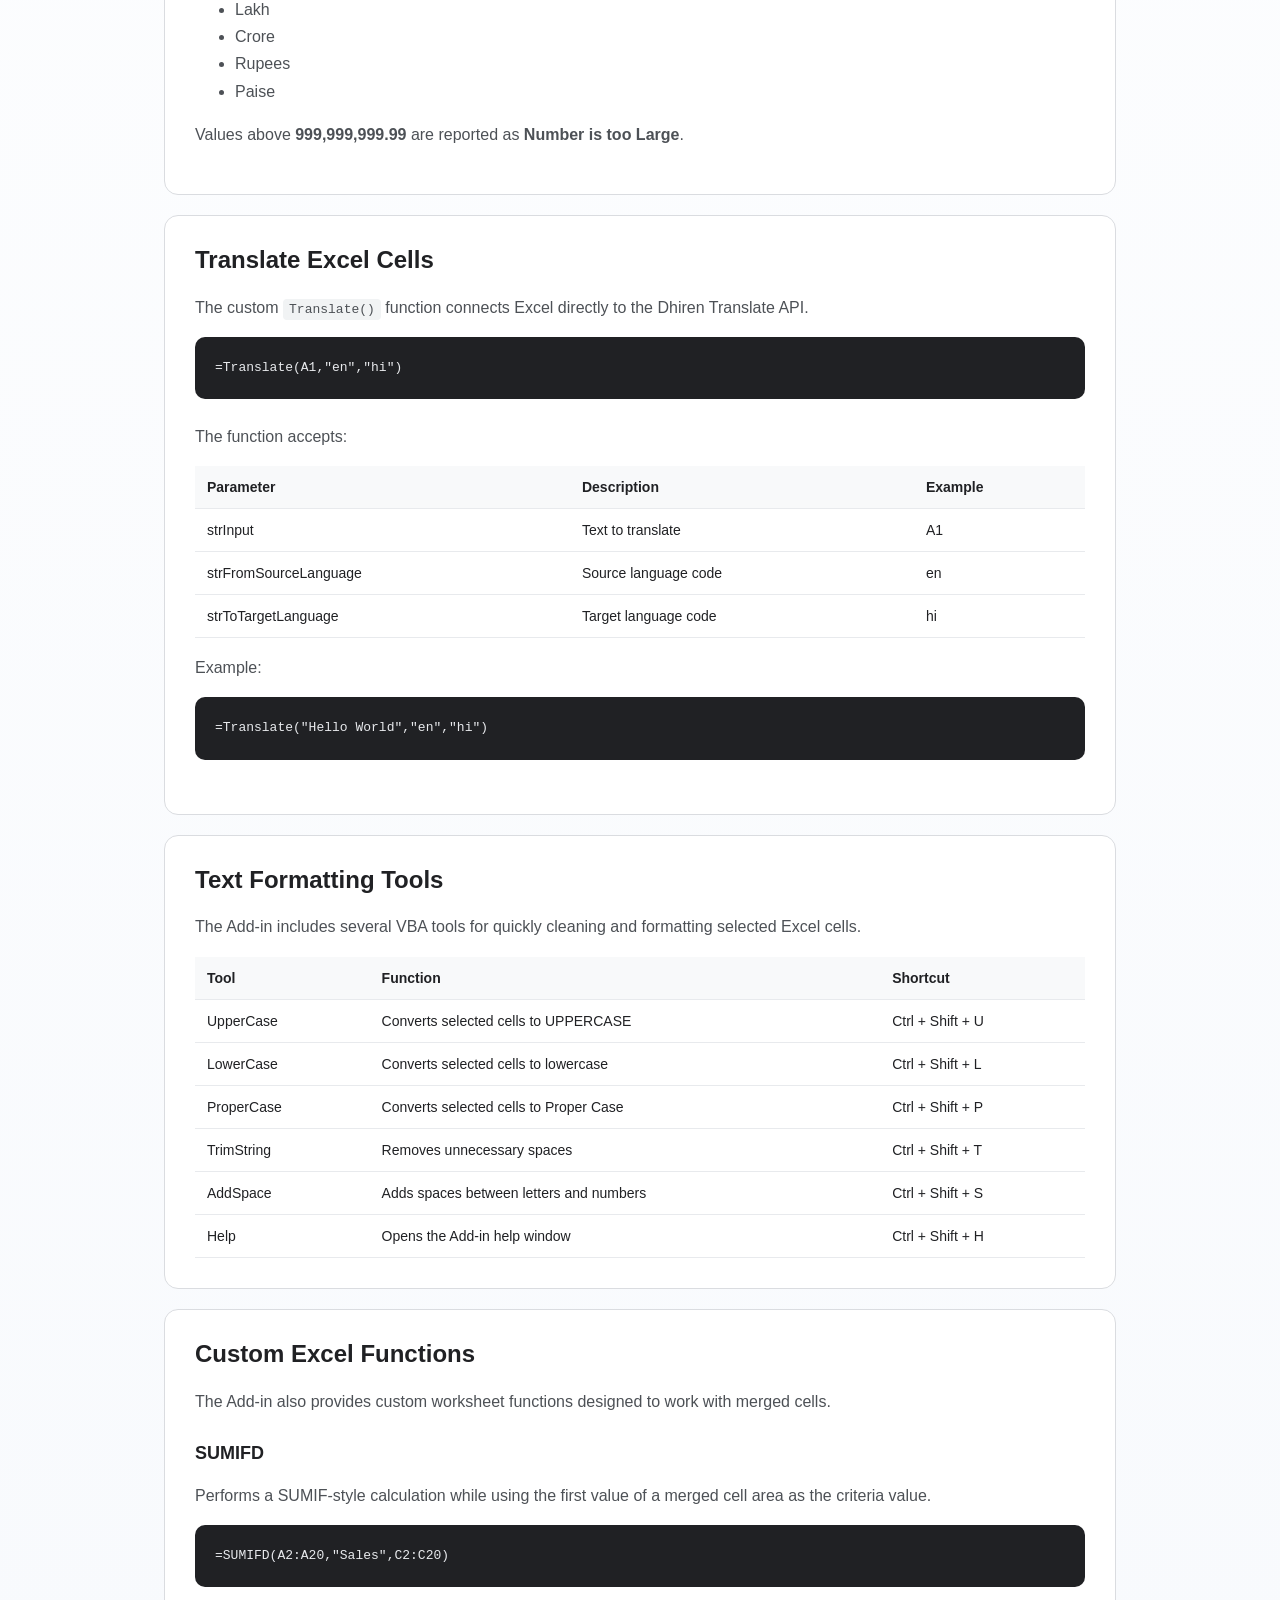
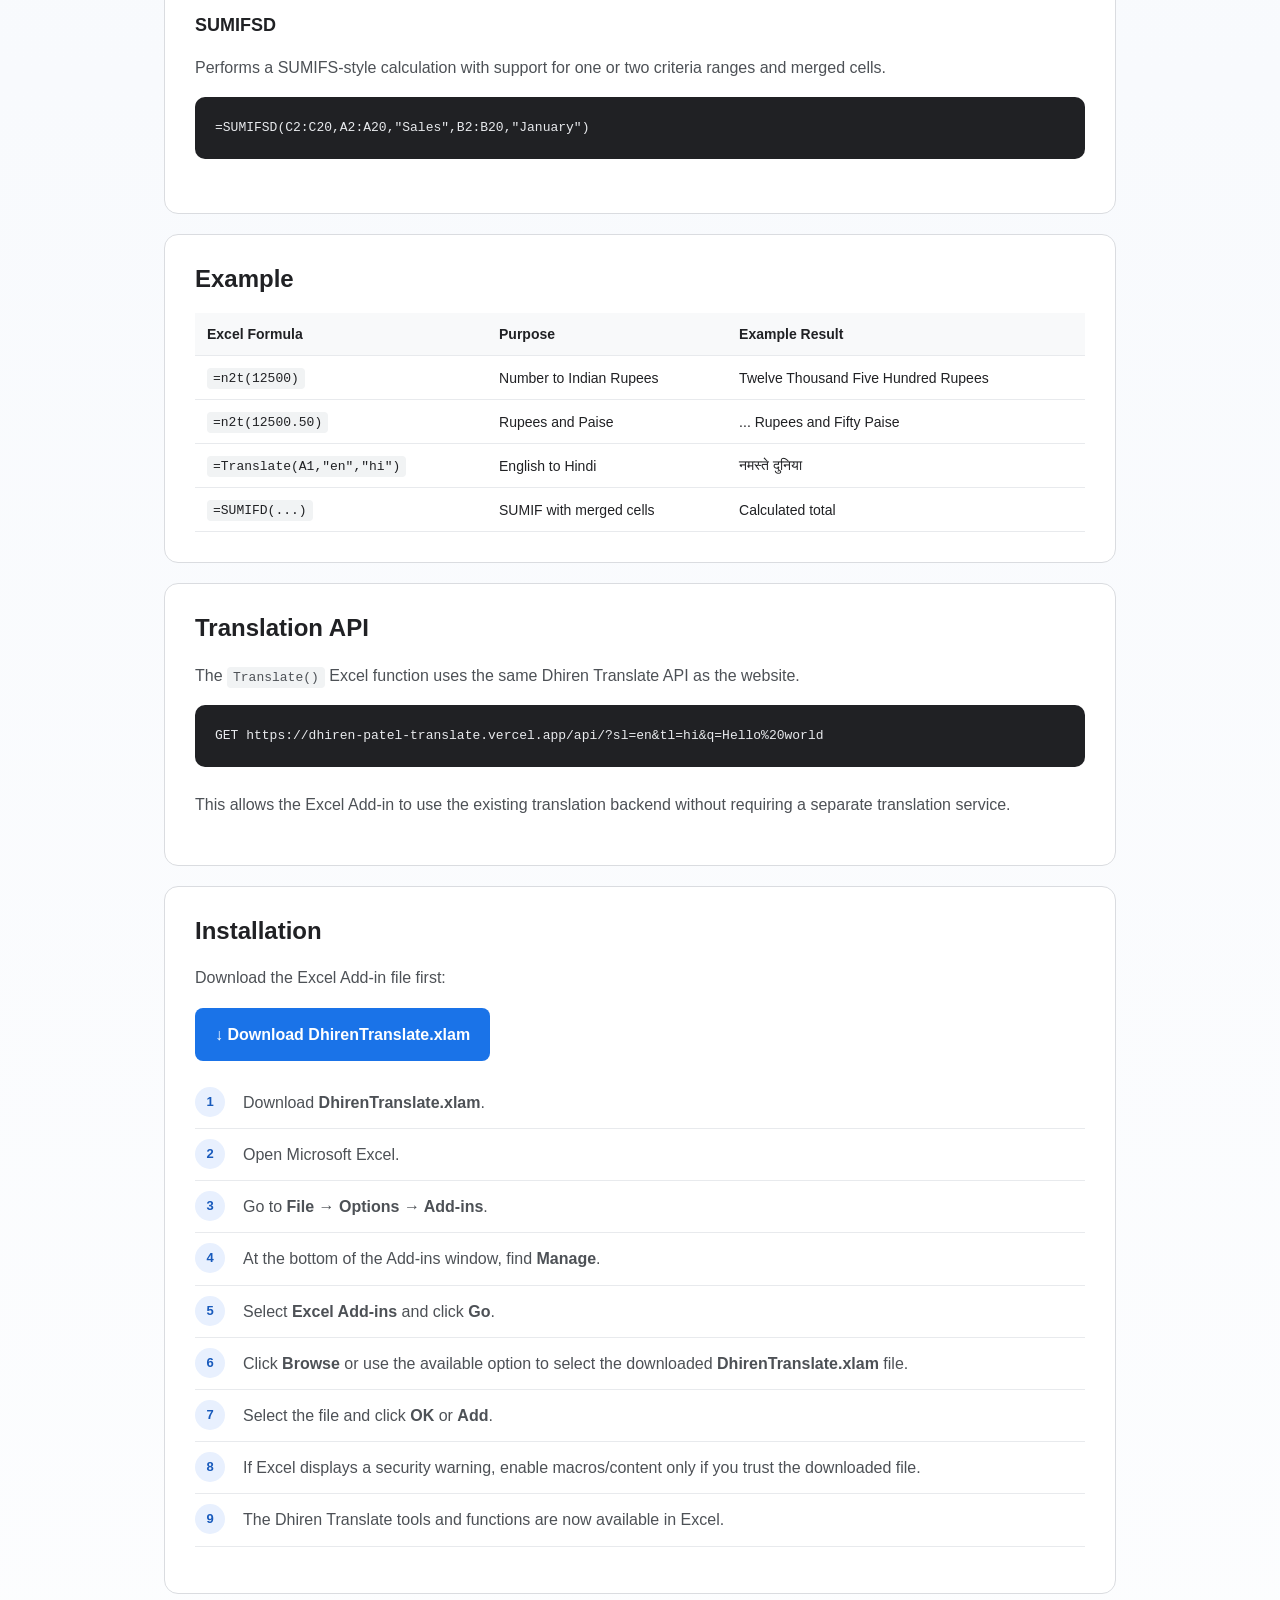
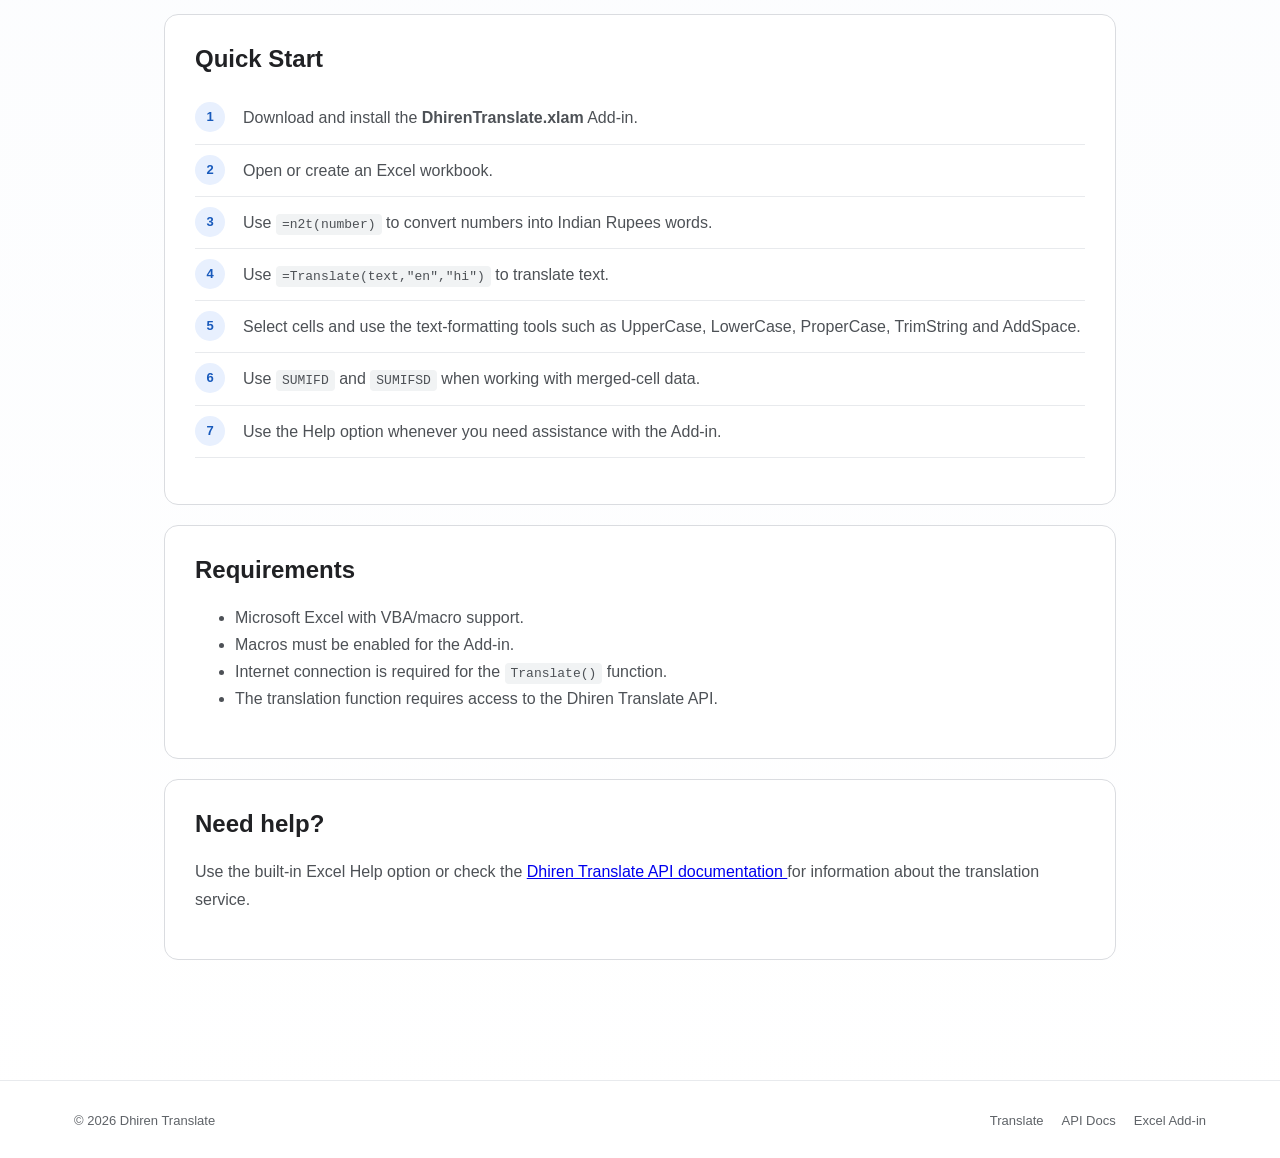
==== commit c55aca42: "Update excel-addin.html" ====
--- a/excel-addin.html
+++ b/excel-addin.html
@@ -110,7 +110,7 @@
 
         <p>
             <a
-                href="/downloads/DhirenTranslate.xlsm"
+                href="/downloads/DhirenTranslate.xlam"
                 class="download-button"
                 download
             >
@@ -119,7 +119,7 @@
         </p>
 
         <p class="small-text">
-            Macro-enabled Excel Add-in (.xlsm)
+            Macro-enabled Excel Add-in (.xlam)
         </p>
 
     </section>
@@ -547,11 +547,11 @@
 
         <p>
             <a
-                href="/downloads/DhirenTranslate.xlsm"
+                href="/downloads/DhirenTranslate.xlam"
                 class="download-button"
                 download
             >
-                ↓ Download DhirenTranslate.xlsm
+                ↓ Download DhirenTranslate.xlam
             </a>
         </p>
 
@@ -559,7 +559,7 @@
 
             <li>
                 Download
-                <strong>DhirenTranslate.xlsm</strong>.
+                <strong>DhirenTranslate.xlam</strong>.
             </li>
 
             <li>
@@ -588,7 +588,7 @@
                 <strong>Browse</strong>
                 or use the available option to select
                 the downloaded
-                <strong>DhirenTranslate.xlsm</strong>
+                <strong>DhirenTranslate.xlam</strong>
                 file.
             </li>
 
@@ -625,7 +625,7 @@
 
             <li>
                 Download and install the
-                <strong>DhirenTranslate.xlsm</strong>
+                <strong>DhirenTranslate.xlam</strong>
                 Add-in.
             </li>
 
